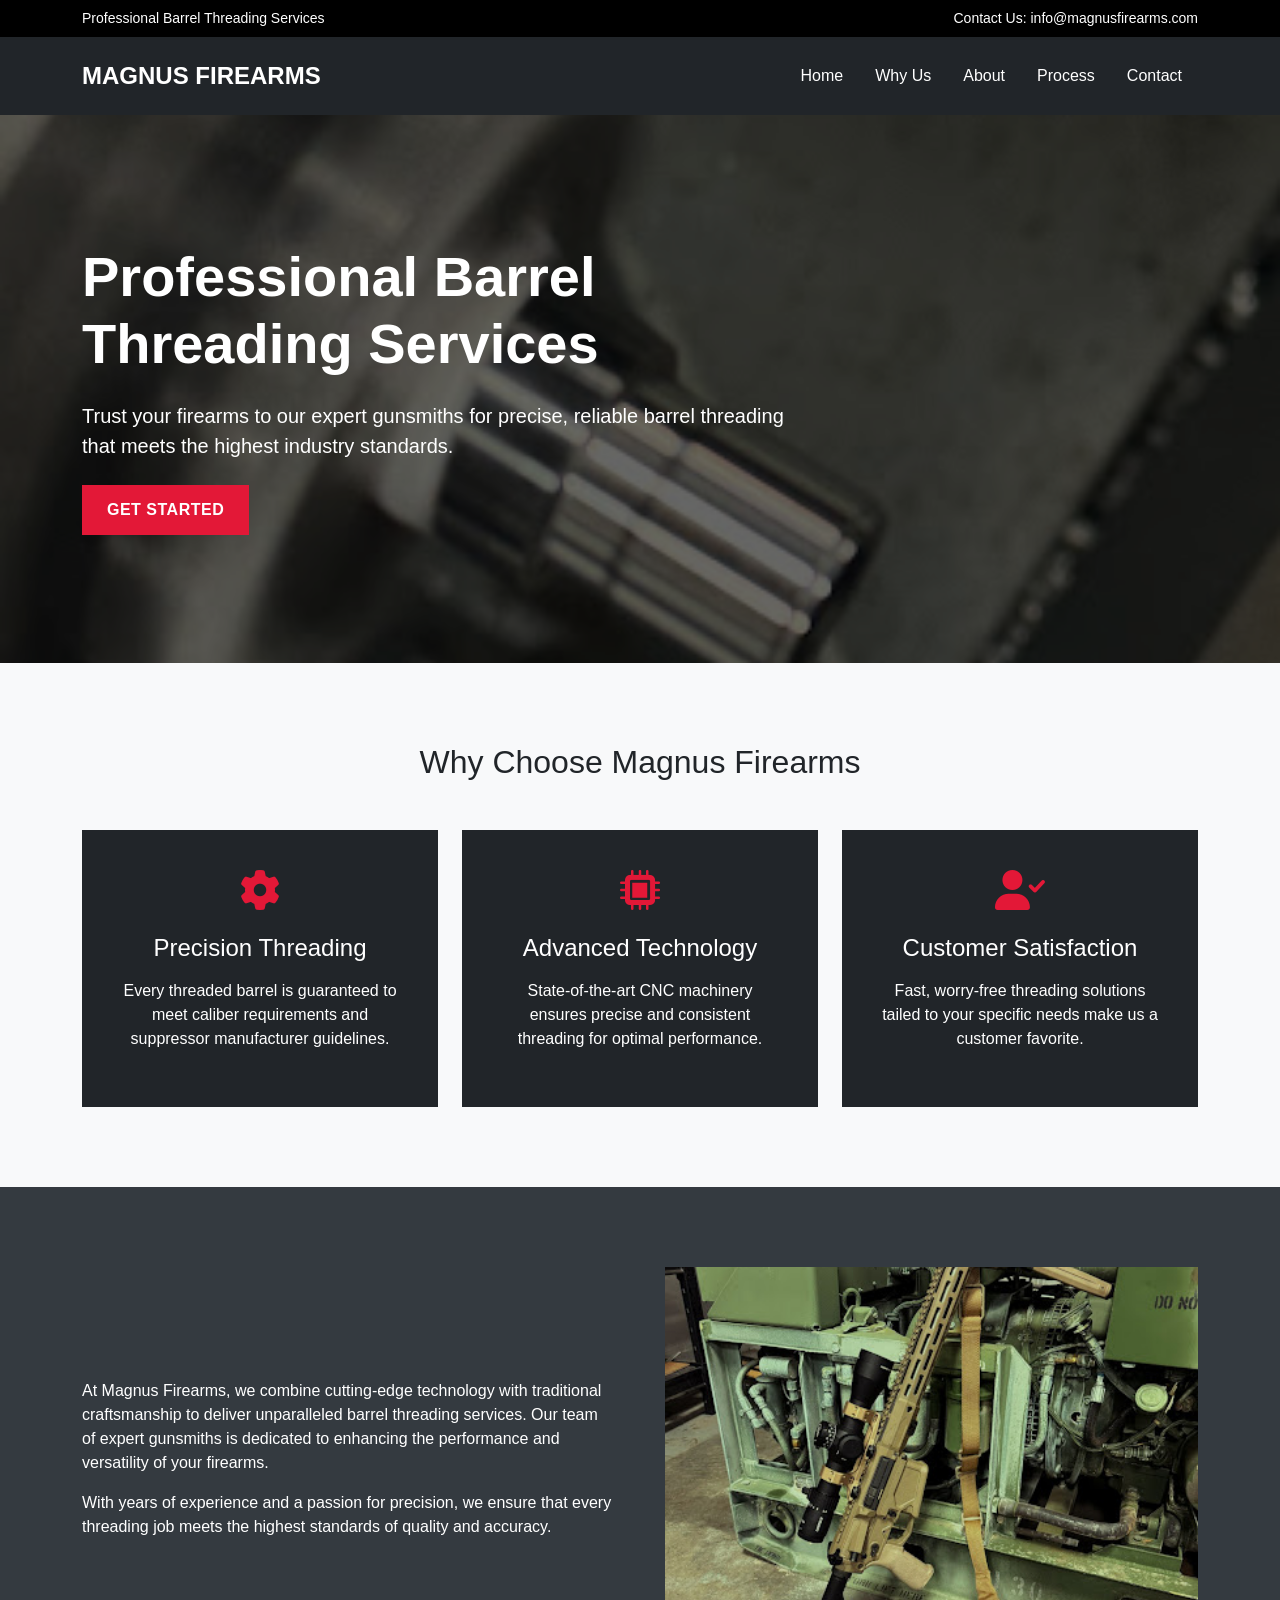
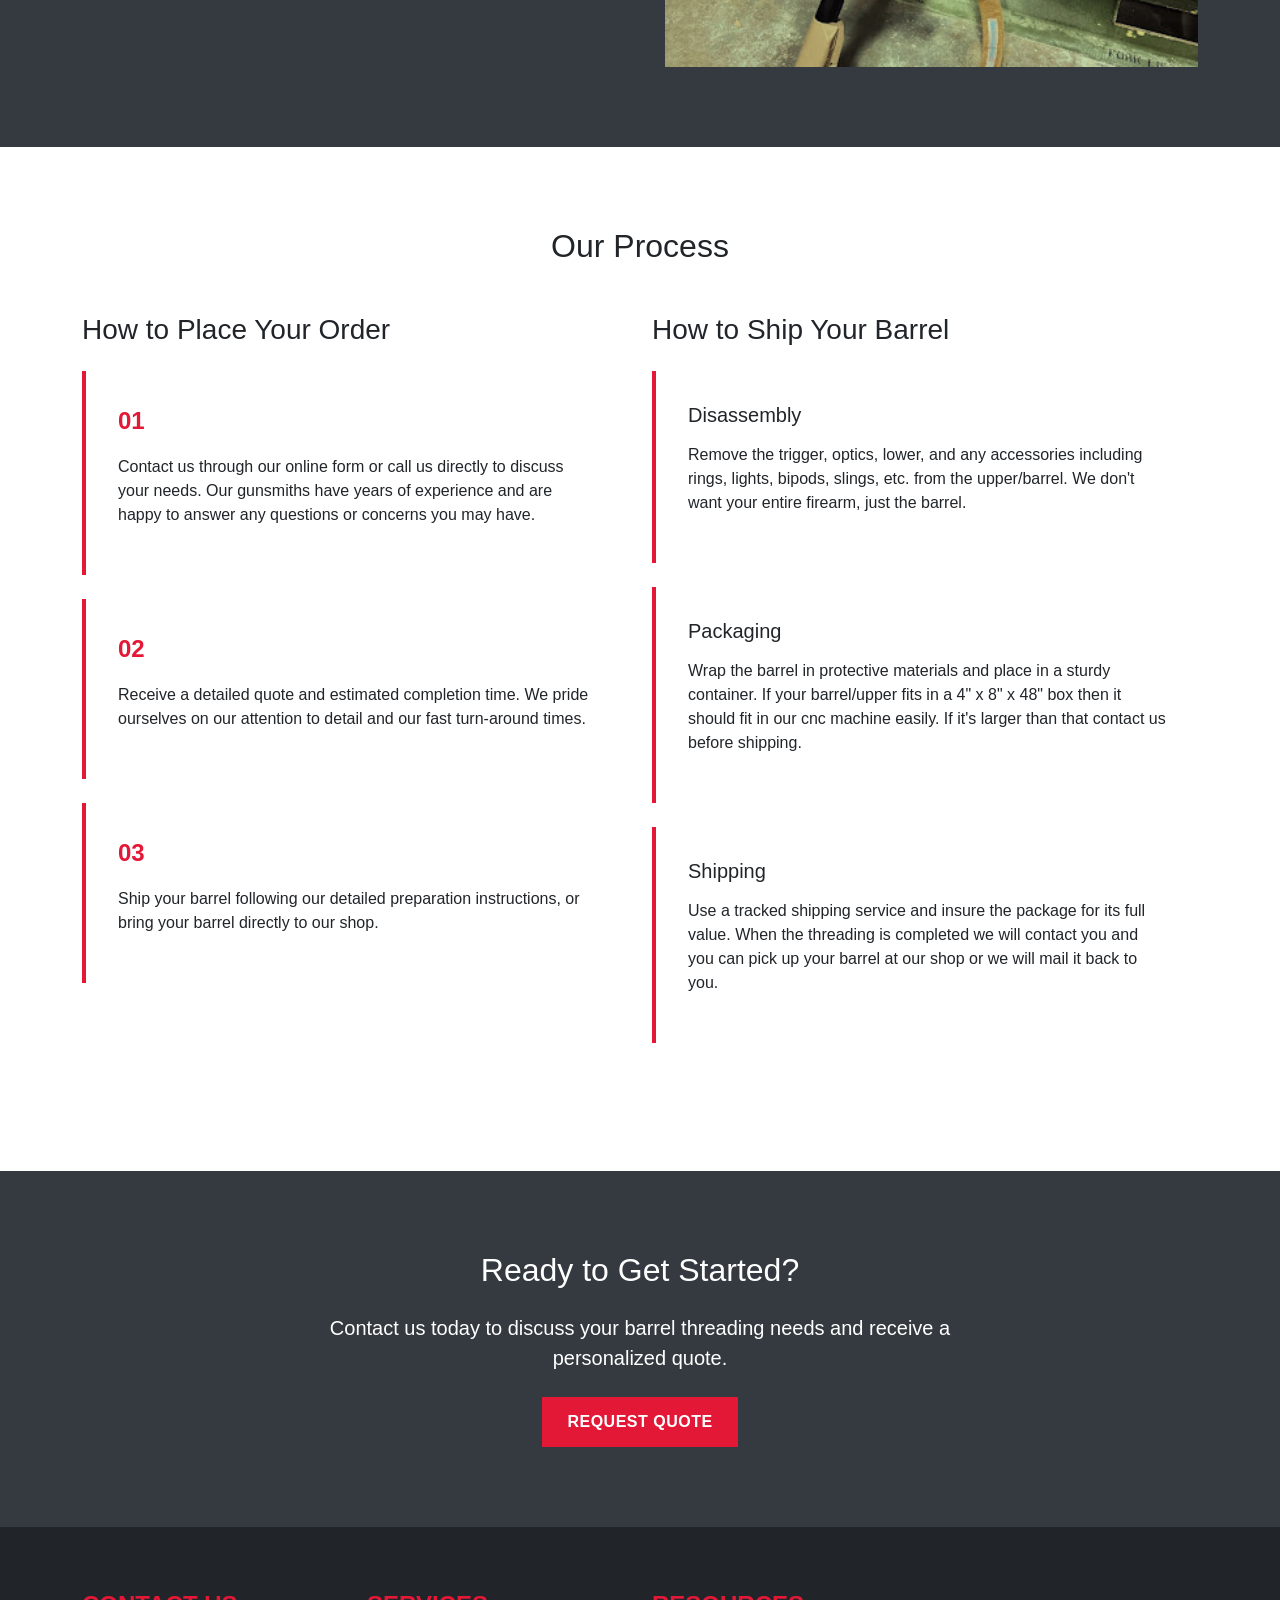
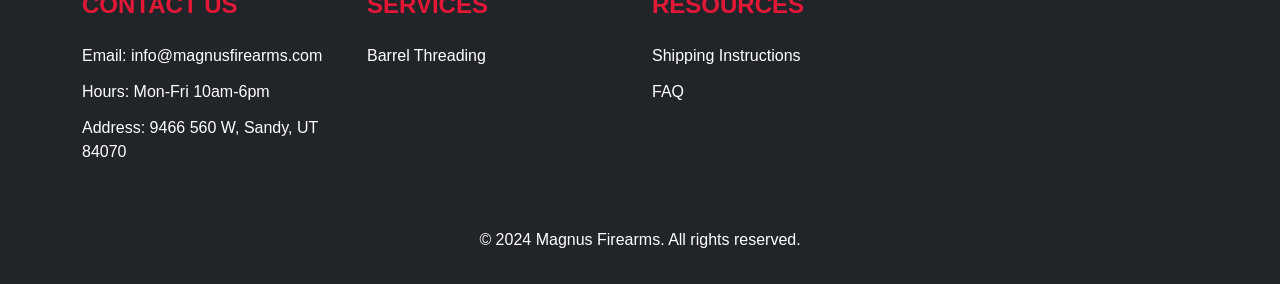
==== index.html @ 0c6e85eb "send emails" ====
<!DOCTYPE html>
<html lang="en">
<head>
    <!-- Google tag (gtag.js) -->
    <script async src="https://www.googletagmanager.com/gtag/js?id=G-WM3WZN526B"></script>
    <script>
    window.dataLayer = window.dataLayer || [];
    function gtag(){dataLayer.push(arguments);}
    gtag('js', new Date());

    gtag('config', 'G-WM3WZN526B');
    </script>
    <meta charset="UTF-8">
    <meta name="viewport" content="width=device-width, initial-scale=1.0">
    <title>Magnus Firearms | Premium Barrel Threading Services</title>
    <script type="application/ld+json">
        {
          "@context": "https://schema.org",
          "@type": "Gunsmith Barrel Threading",
          "image": [
            "https://magnusfirearms.com/images/magnusFirearms1.jpg",
            "https://magnusfirearms.com/images/magnusFirearms2.jpg",
            "https://magnusfirearms.com/images/magnusFirearms3.jpg",
            "https://magnusfirearms.com/images/magnusFirearms4.jpg"
           ],
          "name": "Magnus Firearms",
          "address": {
            "@type": "PostalAddress",
            "streetAddress": "9466 560 W",
            "addressLocality": "Sandy, Utah",
            "addressRegion": "UT",
            "postalCode": "84070",
            "addressCountry": "US"
          },
          "url": "https://www.magnusfirearms.com",
          "openingHoursSpecification": [
            {
              "@type": "OpeningHoursSpecification",
              "dayOfWeek": [
                "Monday",
                "Tuesday",
                "Wednesday",
                "Thursday",
                "Friday"
              ],
              "opens": "10:00",
              "closes": "18:00"
            }
          ]
        }
        </script>
    <meta name="description" content="Magnus Firearms offers expert barrel threading services for precision firearms. Our state-of-the-art CNC machine ensures unparalleled accuracy making your threads concentric to the bore every time.">
    <meta name="keywords" content="barrel threading, barrel threading service, suppressor barrel threading, gunsmith, 1 2 28 barrel threading, barrel threading utah">
    <link href="https://cdn.jsdelivr.net/npm/bootstrap@5.3.2/dist/css/bootstrap.min.css" rel="stylesheet">
    <link rel="stylesheet" href="https://cdnjs.cloudflare.com/ajax/libs/font-awesome/6.0.0-beta3/css/all.min.css">
    <link rel="stylesheet" href="/index.css">
    <script src="https://ajax.googleapis.com/ajax/libs/jquery/3.7.1/jquery.min.js"></script>
    <script src="index.js"></script>
</head>
<body>
    <div class="top-banner">
        <div class="container">
            <div class="d-flex justify-content-between align-items-center">
                <span>Professional Barrel Threading Services</span>
                <span>Contact Us: info@magnusfirearms.com</span>
            </div>
        </div>
    </div>

    <nav class="navbar navbar-expand-lg navbar-dark sticky-top">
        <div class="container">
            <a class="navbar-brand" href="#">MAGNUS FIREARMS</a>
            <button class="navbar-toggler" type="button" data-bs-toggle="collapse" data-bs-target="#navbarNav">
                <span class="navbar-toggler-icon"></span>
            </button>
            <div class="collapse navbar-collapse" id="navbarNav">
                <ul class="navbar-nav ms-auto">
                    <li class="nav-item">
                        <a class="nav-link" href="#home">Home</a>
                    </li>
                    <li class="nav-item">
                        <a class="nav-link" href="#services">Why Us</a>
                    </li>
                    <li class="nav-item">
                        <a class="nav-link" href="#why-us">About</a>
                    </li>
                    <li class="nav-item">
                        <a class="nav-link" href="#process">Process</a>
                    </li>
                    <li class="nav-item">
                        <a class="nav-link" href="#contact">Contact</a>
                    </li>
                </ul>
            </div>
        </div>
    </nav>

    <section id="home" class="hero">
        <div class="container">
            <div class="row">
                <div class="col-lg-8 col-md-10">
                    <h1 class="display-4 fw-bold mb-4">Professional Barrel Threading Services</h1>
                    <p class="lead mb-4">Trust your firearms to our expert gunsmiths for precise, reliable barrel threading that meets the highest industry standards.</p>
                    <a href="#" class="btn btn-primary" data-bs-toggle="modal" data-bs-target="#contactModal">Get Started</a>
                </div>
            </div>
        </div>
    </section>

    <section id="services" class="section section-light">
        <div class="container">
            <h2 class="text-center mb-5">Why Choose Magnus Firearms</h2>
            <div class="row g-4">
                <div class="col-lg-4">
                    <div class="card h-100 p-4">
                        <div class="card-body text-center">
                            <i class="fas fa-cog card-icon"></i>
                            <h3 class="h4 mb-3">Precision Threading</h3>
                            <p>Every threaded barrel is guaranteed to meet caliber requirements and suppressor manufacturer guidelines.</p>
                        </div>
                    </div>
                </div>
                <div class="col-lg-4">
                    <div class="card h-100 p-4">
                        <div class="card-body text-center">
                            <i class="fas fa-microchip card-icon"></i>
                            <h3 class="h4 mb-3">Advanced Technology</h3>
                            <p>State-of-the-art CNC machinery ensures precise and consistent threading for optimal performance.</p>
                        </div>
                    </div>
                </div>
                <div class="col-lg-4">
                    <div class="card h-100 p-4">
                        <div class="card-body text-center">
                            <i class="fas fa-user-check card-icon"></i>
                            <h3 class="h4 mb-3">Customer Satisfaction</h3>
                            <p>Fast, worry-free threading solutions tailed to your specific needs make us a customer favorite.</p>
                        </div>
                    </div>
                </div>
            </div>
        </div>
    </section>

    <section id="why-us" class="section section-dark">
        <div class="container">
            <div class="about-content">
                <div class="about-text">
                    <p>At Magnus Firearms, we combine cutting-edge technology with traditional craftsmanship to deliver unparalleled barrel threading services. Our team of expert gunsmiths is dedicated to enhancing the performance and versatility of your firearms.</p>
                    <p>With years of experience and a passion for precision, we ensure that every threading job meets the highest standards of quality and accuracy.</p>
                </div>
                <div class="about-image"></div>
            </div>
        </div>
    </section>

    <section id="process" class="section">
        <div class="container">
            <h2 class="text-center mb-5">Our Process</h2>
            <div class="row">
                <div class="col-lg-6 mb-4">
                    <h3 class="mb-4">How to Place Your Order</h3>
                    <div class="step-card">
                        <div class="step-number">01</div>
                        <p>Contact us through our online form or call us directly to discuss your needs. Our gunsmiths have years of experience and are happy to answer any questions or concerns you may have.</p>
                    </div>
                    <div class="step-card">
                        <div class="step-number">02</div>
                        <p>Receive a detailed quote and estimated completion time. We pride ourselves on our attention to detail and our fast turn-around times.</p>
                    </div>
                    <div class="step-card">
                        <div class="step-number">03</div>
                        <p>Ship your barrel following our detailed preparation instructions, or bring your barrel directly to our shop.</p>
                    </div>
                </div>
                <div class="col-lg-6 mb-4">
                    <h3 class="mb-4">How to Ship Your Barrel</h3>
                    <div class="step-card">
                        <h4 class="h5 mb-3">Disassembly</h4>
                        <p>Remove the trigger, optics, lower, and any accessories including rings, lights, bipods, slings, etc. from the upper/barrel. We don't want your entire firearm, just the barrel.</p>
                    </div>
                    <div class="step-card">
                        <h4 class="h5 mb-3">Packaging</h4>
                        <p>Wrap the barrel in protective materials and place in a sturdy container. If your barrel/upper fits in a 4" x 8" x 48" box then it should fit in our cnc machine easily. If it's larger than that contact us before shipping.</p>
                    </div>
                    <div class="step-card">
                        <h4 class="h5 mb-3">Shipping</h4>
                        <p>Use a tracked shipping service and insure the package for its full value. When the threading is completed we will contact you and you can pick up your barrel at our shop or we will mail it back to you.</p>
                    </div>
                </div>
            </div>
        </div>
    </section>

    <section id="contact" class="section section-dark">
        <div class="container">
            <div class="row justify-content-center">
                <div class="col-lg-8 text-center">
                    <h2 class="mb-4">Ready to Get Started?</h2>
                    <p class="lead mb-4">Contact us today to discuss your barrel threading needs and receive a personalized quote.</p>
                    <a href="#" class="btn btn-primary" data-bs-toggle="modal" data-bs-target="#contactModal">Request Quote</a>
                </div>
            </div>
        </div>
    </section>

    <footer>
        <div class="container">
            <div class="row">
                <div class="col-lg-3 col-md-6 mb-4">
                    <h4 class="footer-title">CONTACT US</h4>
                    <ul class="footer-links">
                        <li>Email: info@magnusfirearms.com</li>
                        <li>Hours: Mon-Fri 10am-6pm</li>
                        <li>Address: 9466 560 W, Sandy, UT 84070</li>
                    </ul>
                </div>
                <div class="col-lg-3 col-md-6 mb-4">
                    <h4 class="footer-title">SERVICES</h4>
                    <ul class="footer-links">
                        <li><a href="#">Barrel Threading</a></li>
                    </ul>
                </div>
                <div class="col-lg-3 col-md-6 mb-4">
                    <h4 class="footer-title">RESOURCES</h4>
                    <ul class="footer-links">
                        <li><a href="#process">Shipping Instructions</a></li>
                        <li><a href="#">FAQ</a></li>
                    </ul>
                </div>
            </div>
            <div class="row mt-4">
                <div class="col-12 text-center">
                    <p class="mb-0">&copy; 2024 Magnus Firearms. All rights reserved.</p>
                </div>
            </div>
        </div>
    </footer>

    <script src="https://cdn.jsdelivr.net/npm/bootstrap@5.3.2/dist/js/bootstrap.bundle.min.js"></script>
    <script>
        // Navbar background change on scroll
        window.addEventListener('scroll', () => {
            const navbar = document.querySelector('.navbar');
            if (window.scrollY > 100) {
                navbar.style.backgroundColor = 'rgba(33, 37, 41, 0.95)';
            } else {
                navbar.style.backgroundColor = 'var(--dark-gray)';
            }
        });
    </script>

        <!-- Contact Modal -->
        <div class="modal fade" id="contactModal" tabindex="-1" aria-labelledby="contactModalLabel" aria-hidden="true">
            <div class="modal-dialog modal-dialog-centered">
                <div class="modal-content bg-dark text-white">
                    <div class="modal-header border-secondary">
                        <h5 class="modal-title" id="contactModalLabel">Contact Us</h5>
                        <button type="button" class="btn-close btn-close-white" data-bs-dismiss="modal" aria-label="Close"></button>
                    </div>
                    <div class="modal-body">
                        <form id="contactForm" class="needs-validation" novalidate>
                            <div class="mb-3">
                                <label for="name" class="form-label">Full Name</label>
                                <input type="text" class="form-control bg-secondary text-white border-0" id="name" required>
                                <div class="invalid-feedback">
                                    Please enter your name
                                </div>
                            </div>
                            <div class="mb-3">
                                <label for="email" class="form-label">Email Address</label>
                                <input type="email" class="form-control bg-secondary text-white border-0" id="email" required>
                                <div class="invalid-feedback">
                                    Please enter a valid email address
                                </div>
                            </div>
                            <div class="mb-3">
                                <label for="phone" class="form-label">Phone Number</label>
                                <input type="tel" class="form-control bg-secondary text-white border-0" id="phone">
                                <div class="invalid-feedback">
                                    Please enter your phone number
                                </div>
                            </div>
                            <div class="mb-3">
                                <label for="caliber" class="form-label">Caliber</label>
                                <select onchange="onCaliberChange();" class="form-select bg-secondary text-white border-0" id="caliber" required>
                                    <option value="">Select a caliber</option>
                                    <option value="rimfire">Rimfire</option>
                                    <option value=".20to.24">.20 to .24</option>
                                    <option value=".243to.358">.243 to .358</option>
                                    <option value=".375to.458">.375 to .458</option>
                                </select>
                                <div class="invalid-feedback">
                                    Please select a caliber
                                </div>
                            </div>
                            <div class="mb-3">
                                <label for="thread pitch" class="form-label">Thread Pitch</label>
                                <select class="form-select bg-secondary text-white border-0" id="thread pitch" required>
                                    <option value="">Select a thread pitch</option>
                                    <option value="1/2x28">1/2x28</option>
                                    <option value="5/8x24">5/8x24</option>
                                    <option value="3/4x24">3/4x24</option>
                                    <option value="7/16x28">7/16x28</option>
                                </select>
                                <div class="invalid-feedback">
                                    Please select a thread pitch
                                </div>
                            </div>
                            <div class="mb-3">
                                <label id="thread_pitch_msg" for="message" class="form-label"></label>
                            </div>
                            <div class="mb-3">
                                <label for="message" class="form-label">Message</label>
                                <textarea class="form-control bg-secondary text-white border-0" id="message" rows="4"></textarea>
                                <div class="invalid-feedback">
                                    Please enter any additional notes
                                </div>
                            </div>
                        </form>
                    </div>
                    <div class="modal-footer border-secondary">
                        <button type="button" class="btn btn-secondary" data-bs-dismiss="modal">Close</button>
                        <button class="btn btn-primary" onclick="sendEmail();">Send Message</button>
                    </div>
                </div>
            </div>
        </div>

</body>
</html>
---- index.css ----
:root {
    --primary-red: #E31837;
    --dark-gray: #212529;
    --medium-gray: #343a40;
    --light-gray: #6c757d;
}

body {
    font-family: -apple-system, BlinkMacSystemFont, "Segoe UI", Roboto, "Helvetica Neue", Arial, sans-serif;
}

.top-banner {
    background-color: #000;
    color: #fff;
    font-size: 0.875rem;
    padding: 0.5rem 0;
}

.navbar {
    background-color: var(--dark-gray);
    padding: 1rem 0;
}

.navbar-brand {
    font-size: 1.5rem;
    font-weight: bold;
    color: #fff !important;
}

.nav-link {
    color: #fff !important;
    font-weight: 500;
    padding: 0.5rem 1rem !important;
}

.nav-link:hover {
    color: var(--primary-red) !important;
}

.hero {
    background-color: var(--medium-gray);
    color: #fff;
    padding: 8rem 0;
    position: relative;
    background-image: linear-gradient(rgba(0, 0, 0, 0.6), rgba(0, 0, 0, 0.6)), url('/images/magnusFirearms4.jpg?height=1080&width=1920&text=Precision Barrel Threading');
    background-size: cover;
    background-position: center;
}

.btn-primary {
    background-color: var(--primary-red);
    border-color: var(--primary-red);
    border-radius: 0;
    padding: 0.75rem 1.5rem;
    text-transform: uppercase;
    font-weight: 600;
    letter-spacing: 0.5px;
}

.btn-primary:hover {
    background-color: #c41230;
    border-color: #c41230;
}

.section {
    padding: 5rem 0;
}

.section-dark {
    background-color: var(--medium-gray);
    color: #fff;
}

.section-light {
    background-color: #f8f9fa;
}

.card {
    border: none;
    border-radius: 0;
    background-color: var(--dark-gray);
    color: #fff;
    transition: transform 0.3s ease;
}

.card:hover {
    transform: translateY(-5px);
}

.card-icon {
    font-size: 2.5rem;
    color: var(--primary-red);
    margin-bottom: 1.5rem;
}

.step-card {
    background-color: #fff;
    padding: 2rem;
    margin-bottom: 1.5rem;
    border-left: 4px solid var(--primary-red);
}

.step-number {
    color: var(--primary-red);
    font-size: 1.5rem;
    font-weight: bold;
    margin-bottom: 1rem;
}

footer {
    background-color: var(--dark-gray);
    color: #fff;
    padding: 4rem 0 2rem;
}

.footer-title {
    color: var(--primary-red);
    font-weight: bold;
    margin-bottom: 1.5rem;
}

.footer-links {
    list-style: none;
    padding: 0;
}

.footer-links li {
    margin-bottom: 0.75rem;
}

.footer-links a {
    color: #fff;
    text-decoration: none;
}

.footer-links a:hover {
    color: var(--primary-red);
}

.about-content {
    display: flex;
    align-items: center;
    gap: 50px;
}
.about-text {
    flex: 1;
}
.about-image {
    flex: 1;
    height: 400px;
    background-image: url('/images/magnusFirearms3.jpg?height=400&width=600&text=Our Workshop');
    background-size: cover;
    background-position: center;
}

@media (max-width: 768px) {
    .navbar-collapse {
        background-color: var(--dark-gray);
        padding: 1rem;
        margin-top: 1rem;
    }
    .about-content, .why-us-content {
        flex-direction: column;
    }
    .about-image {
        width: 100%;
    }
}
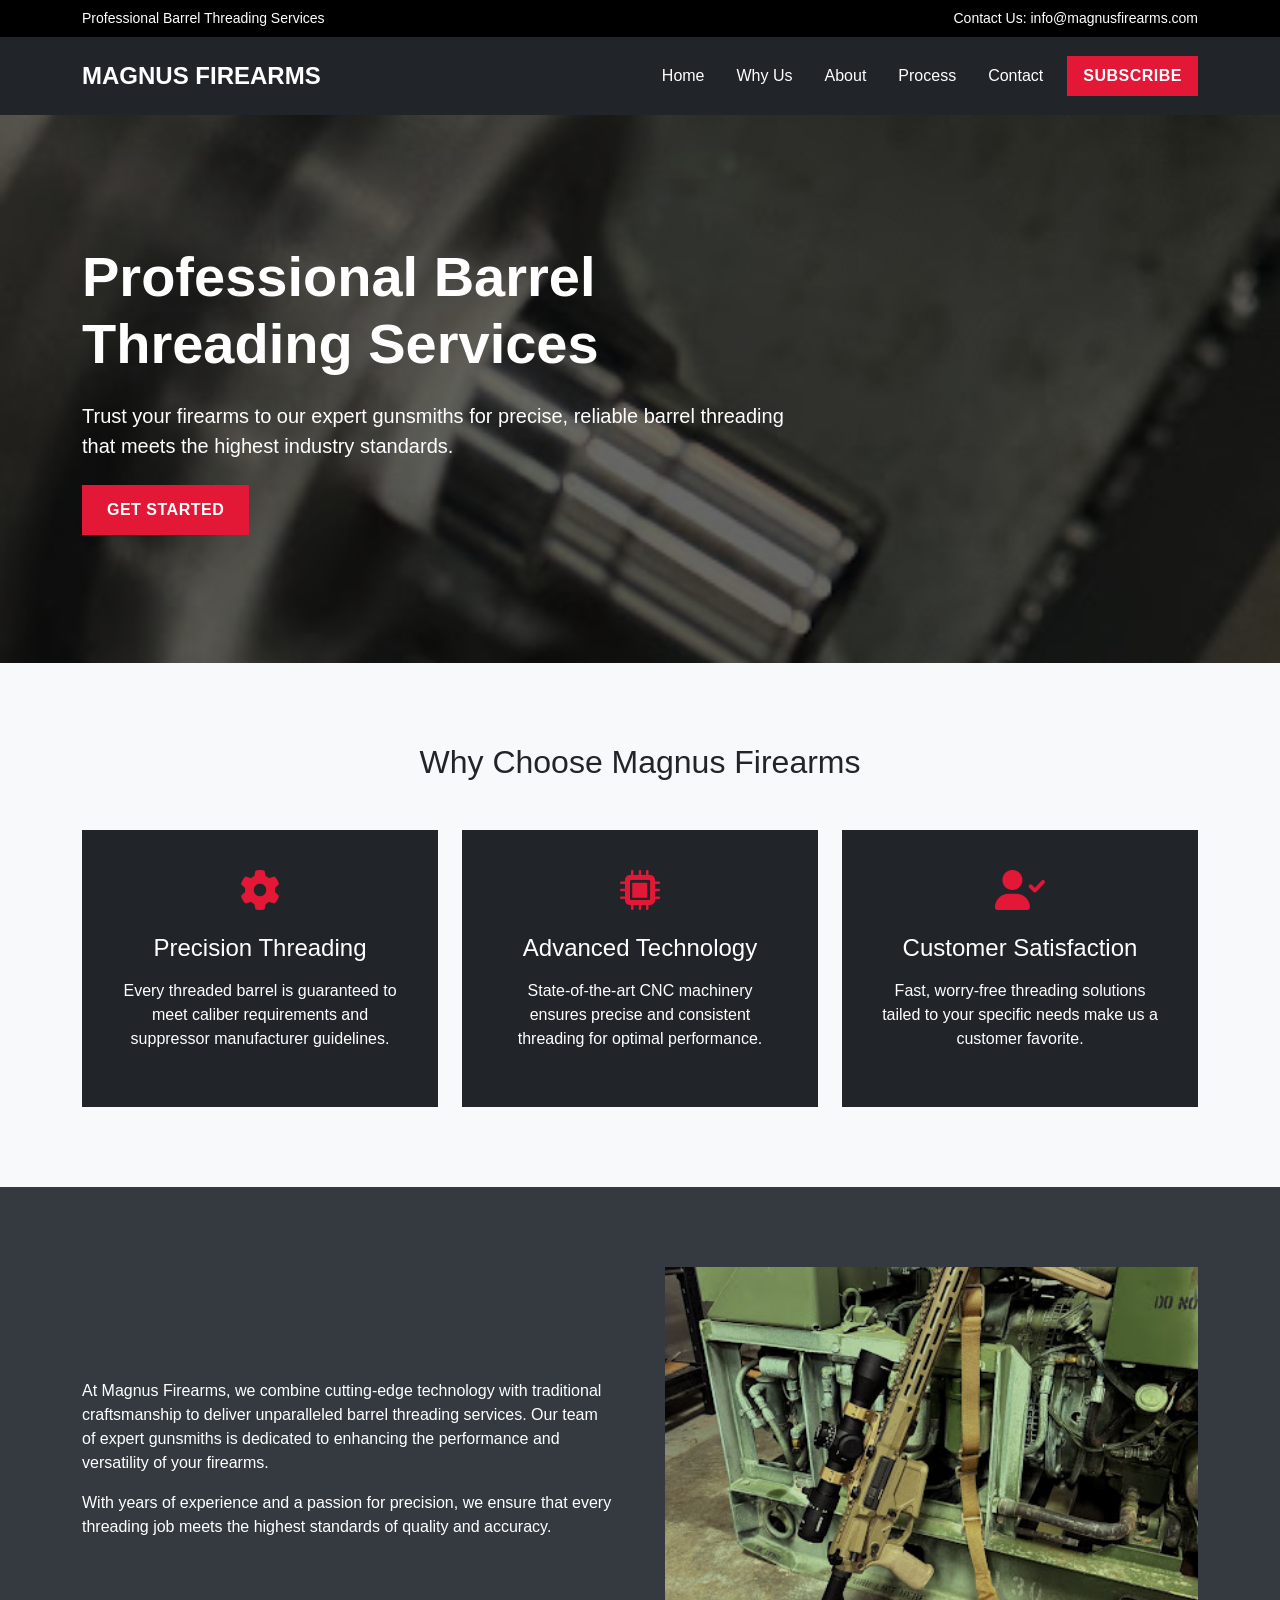
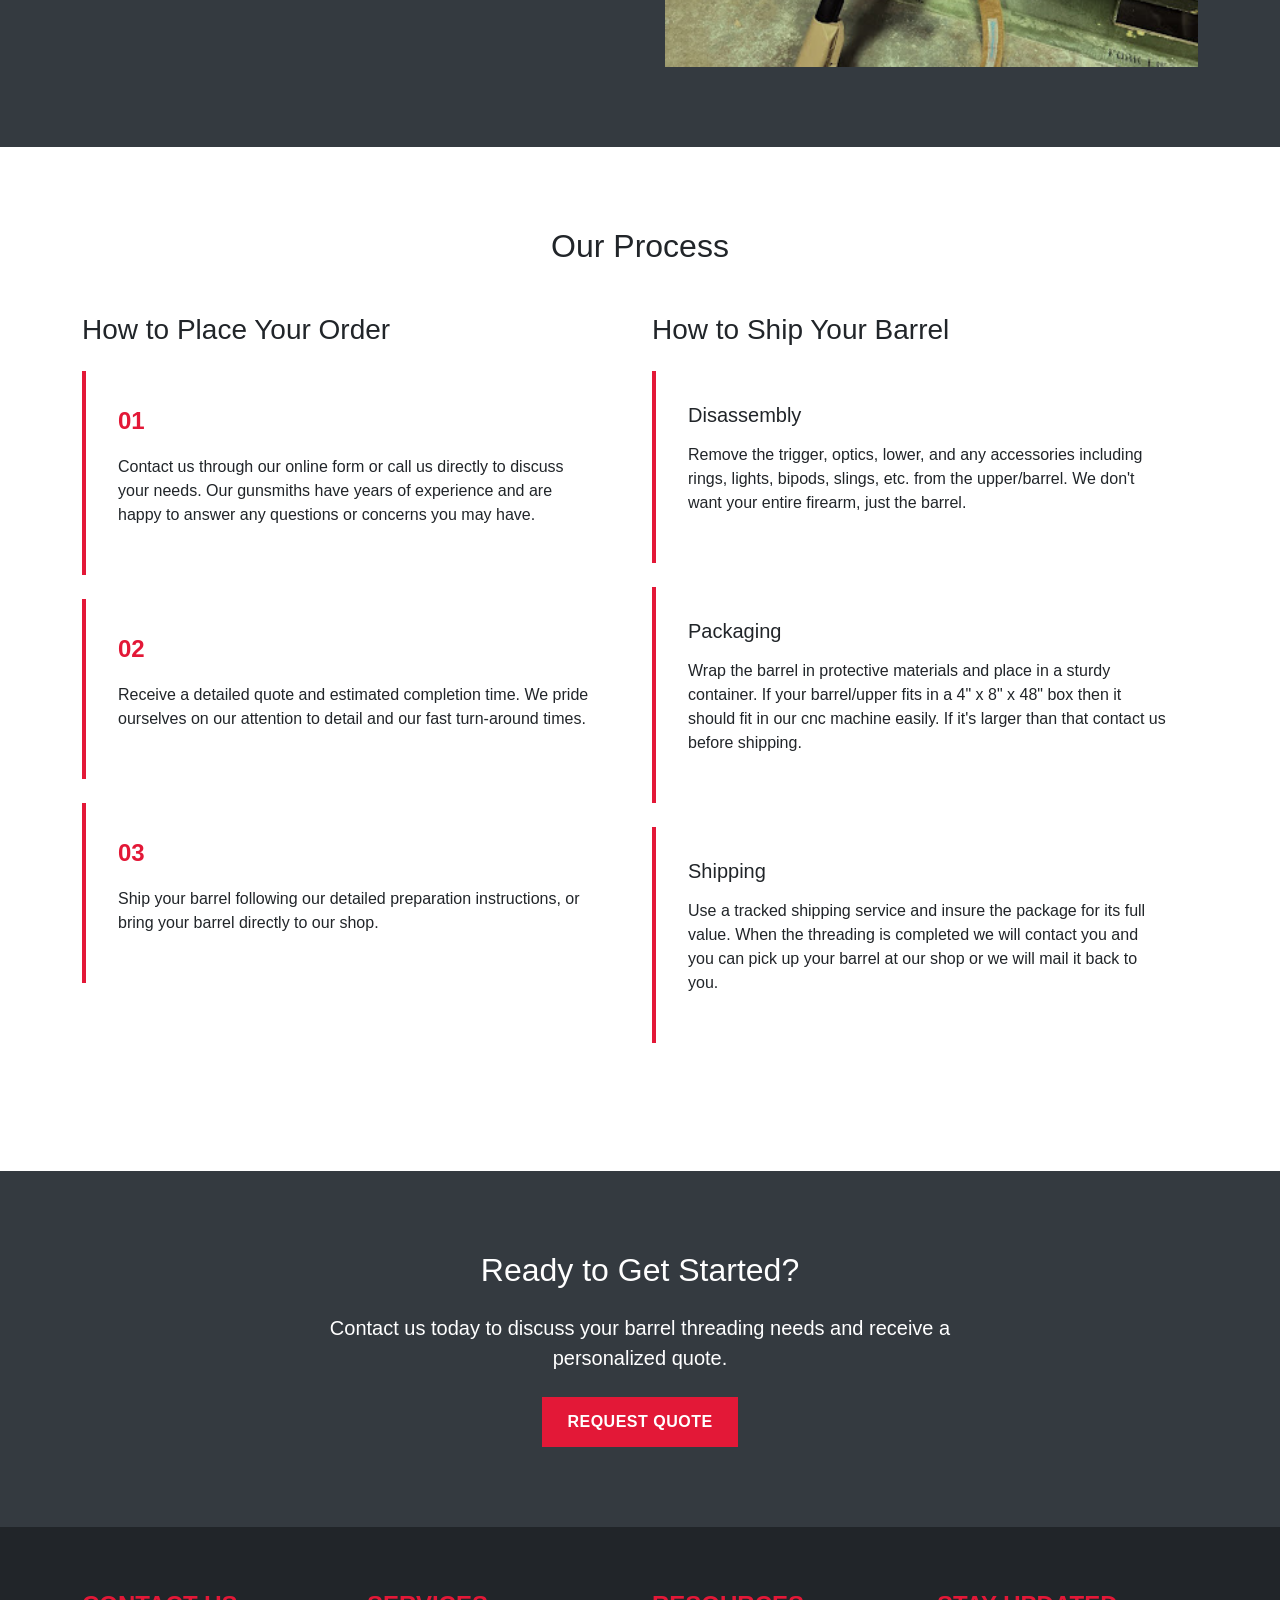
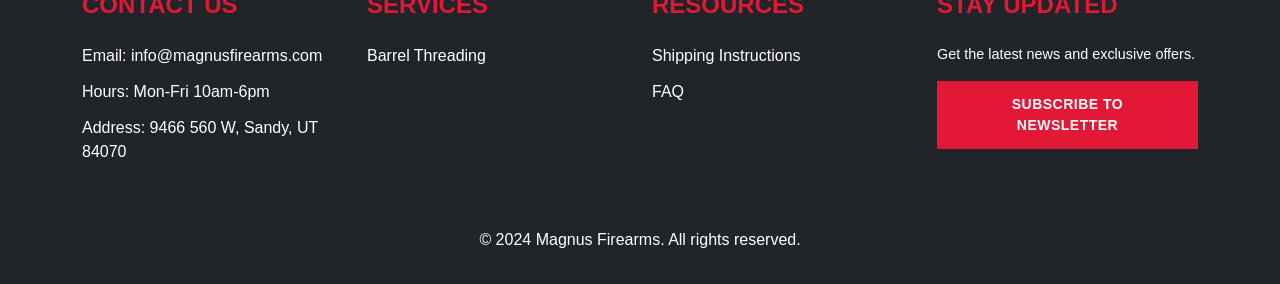
==== commit 056a6f65: "subscribe" ====
--- a/index.html
+++ b/index.html
@@ -90,10 +90,29 @@
                     <li class="nav-item">
                         <a class="nav-link" href="#contact">Contact</a>
                     </li>
+                    <li class="nav-item ms-lg-2">
+                        <a class="nav-link btn btn-primary px-3" href="#" data-bs-toggle="modal" data-bs-target="#newsletterModal">Subscribe</a>
+                    </li>
                 </ul>
             </div>
         </div>
     </nav>
+
+    <div id="thanksBanner" class="top-banner" style="display: none; background-color: #198754;">
+        <div class="container">
+            <div class="d-flex justify-content-between align-items-center">
+                <span>Thanks for subscribing!</span>
+            </div>
+        </div>
+    </div>
+
+    <div id="submitBanner" class="top-banner" style="display: none; background-color: #198754;">
+        <div class="container">
+            <div class="d-flex justify-content-between align-items-center">
+                <span>Thanks for reaching out! You can expect to hear back from us soon.</span>
+            </div>
+        </div>
+    </div>
 
     <section id="home" class="hero">
         <div class="container">
@@ -228,6 +247,11 @@
                         <li><a href="#">FAQ</a></li>
                     </ul>
                 </div>
+                <div class="col-lg-3 col-md-6 mb-4">
+                    <h4 class="footer-title">STAY UPDATED</h4>
+                    <p style="font-size: 0.9rem;">Get the latest news and exclusive offers.</p>
+                    <a href="#" class="btn btn-primary btn-sm" data-bs-toggle="modal" data-bs-target="#newsletterModal">Subscribe to Newsletter</a>
+                </div>
             </div>
             <div class="row mt-4">
                 <div class="col-12 text-center">
@@ -236,6 +260,38 @@
             </div>
         </div>
     </footer>
+
+    <!-- Newsletter Modal -->
+    <div class="modal fade newsletter-modal" id="newsletterModal" tabindex="-1" aria-labelledby="newsletterModalLabel" aria-hidden="true">
+        <div class="modal-dialog modal-dialog-centered">
+            <div class="modal-content">
+                <div class="modal-header">
+                    <h5 class="modal-title" id="newsletterModalLabel">JOIN OUR NEWSLETTER</h5>
+                    <button type="button" class="btn-close" data-bs-dismiss="modal" aria-label="Close"></button>
+                </div>
+                <div class="modal-body">
+                    <p>Stay updated with our latest products and exclusive offers!</p>
+                    <form id="newsletterForm">
+                        <div class="mb-3">
+                            <input type="email" class="form-control" id="newsletterEmail" placeholder="Enter your email" required>                            
+                            <div class="invalid-feedback">
+                                Please enter a valid email address
+                            </div>
+                        </div>
+                        <div class="mb-3">
+                            <input type="tel" class="form-control" placeholder="Enter your phone number" id="newsletterPhone">
+                            <div class="invalid-feedback">
+                                Please enter your phone number
+                            </div>
+                        </div>
+
+                        
+                        <button type="submit" class="btn btn-primary">Subscribe</button>
+                    </form>
+                </div>
+            </div>
+        </div>
+    </div>
 
     <script src="https://cdn.jsdelivr.net/npm/bootstrap@5.3.2/dist/js/bootstrap.bundle.min.js"></script>
     <script>
@@ -248,6 +304,52 @@
                 navbar.style.backgroundColor = 'var(--dark-gray)';
             }
         });
+
+        // Newsletter Modal
+        let hasShownModal = false;
+        const newsletterModal = new bootstrap.Modal(document.getElementById('newsletterModal'));
+
+        document.addEventListener('mouseleave', (event) => {
+            if (event.clientY <= 0 && !hasShownModal) {
+                newsletterModal.show();
+                hasShownModal = true;
+            }
+        });
+
+        document.getElementById('newsletterForm').addEventListener('submit', function(e) {
+            e.preventDefault();
+            const form = document.getElementById('newsletterForm');
+            if (form.checkValidity()) {
+                var data = {
+                    service_id: 'service_dor6xx9',
+                    template_id: 'template_8gk2kci',
+                    user_id: '3R_XdgO-IPnpLws-T',
+                    template_params: {
+                        message: document.getElementById('newsletterEmail').value + " has subscribed to Magnus Firearms newsletter",
+                        phone: document.getElementById('newsletterPhone').value,
+                        from_name: document.getElementById('newsletterEmail').value,
+                        reply_to: document.getElementById('newsletterEmail').value
+                    }
+                };
+                    
+                $.ajax('https://api.emailjs.com/api/v1.0/email/send', {
+                    type: 'POST',
+                    data: JSON.stringify(data),
+                    contentType: 'application/json'
+                }).then(function(response) {
+                    clearNewsletterModal();
+                    $("#thanksBanner").show();
+                    setTimeout(function() {
+                        $("#thanksBanner").hide();
+                    }, 3000);
+
+                }, function(error) {
+                    clearNewsletterModal();
+                });
+            }
+            form.classList.add('was-validated');
+        });
+
     </script>
 
         <!-- Contact Modal -->
--- a/index.css
+++ b/index.css
@@ -60,6 +60,26 @@
 .btn-primary:hover {
     background-color: #c41230;
     border-color: #c41230;
+}
+
+button:active {
+    background-color: #c41230 !important;
+    border-color: #c41230 !important;
+}
+
+button:focus-visible {
+    background-color: #c41230 !important;
+    border-color: #c41230 !important;
+}
+
+.btn-primary:active {
+    background-color: #c41230 !important;
+    border-color: #c41230 !important;
+}
+
+.btn-primary:focus-visible {
+    background-color: #c41230 !important;
+    border-color: #c41230 !important;
 }
 
 .section {
@@ -165,4 +185,70 @@
     .about-image {
         width: 100%;
     }
-}+}
+
+
+/* Newsletter Modal Styles */
+.newsletter-modal .modal-content {
+    background-color: #1a1a1a;
+    color: #ffffff;
+    border: none;
+    border-radius: 0;
+}
+
+.newsletter-modal .modal-header {
+    border-bottom: 1px solid #333333;
+}
+
+.newsletter-modal .modal-title {
+    font-family: 'Oswald', sans-serif;
+    text-transform: uppercase;
+    font-weight: 700;
+    letter-spacing: 1px;
+}
+
+.newsletter-modal .modal-body {
+    padding: 2rem;
+}
+
+.newsletter-modal .form-control {
+    background-color: #333333;
+    border: none;
+    color: #ffffff;
+    border-radius: 0;
+}
+
+.newsletter-modal .form-control::placeholder {
+    color: #ffffff;
+}
+
+.newsletter-modal .form-control:focus {
+    box-shadow: none;
+    background-color: #444444;
+}
+
+.newsletter-modal .btn-custom {
+    background-color: #c69c6d;
+    color: #ffffff;
+    border: none;
+    border-radius: 0;
+    text-transform: uppercase;
+    font-weight: 600;
+    letter-spacing: 1px;
+    padding: 0.5rem 1.5rem;
+    transition: background-color 0.3s ease;
+}
+
+.newsletter-modal .btn-custom:hover {
+    background-color: #b38a5e;
+}
+
+.newsletter-modal .btn-close {
+    color: #ffffff;
+    opacity: 0.8;
+}
+
+.newsletter-modal .btn-close:hover {
+    opacity: 1;
+}
+
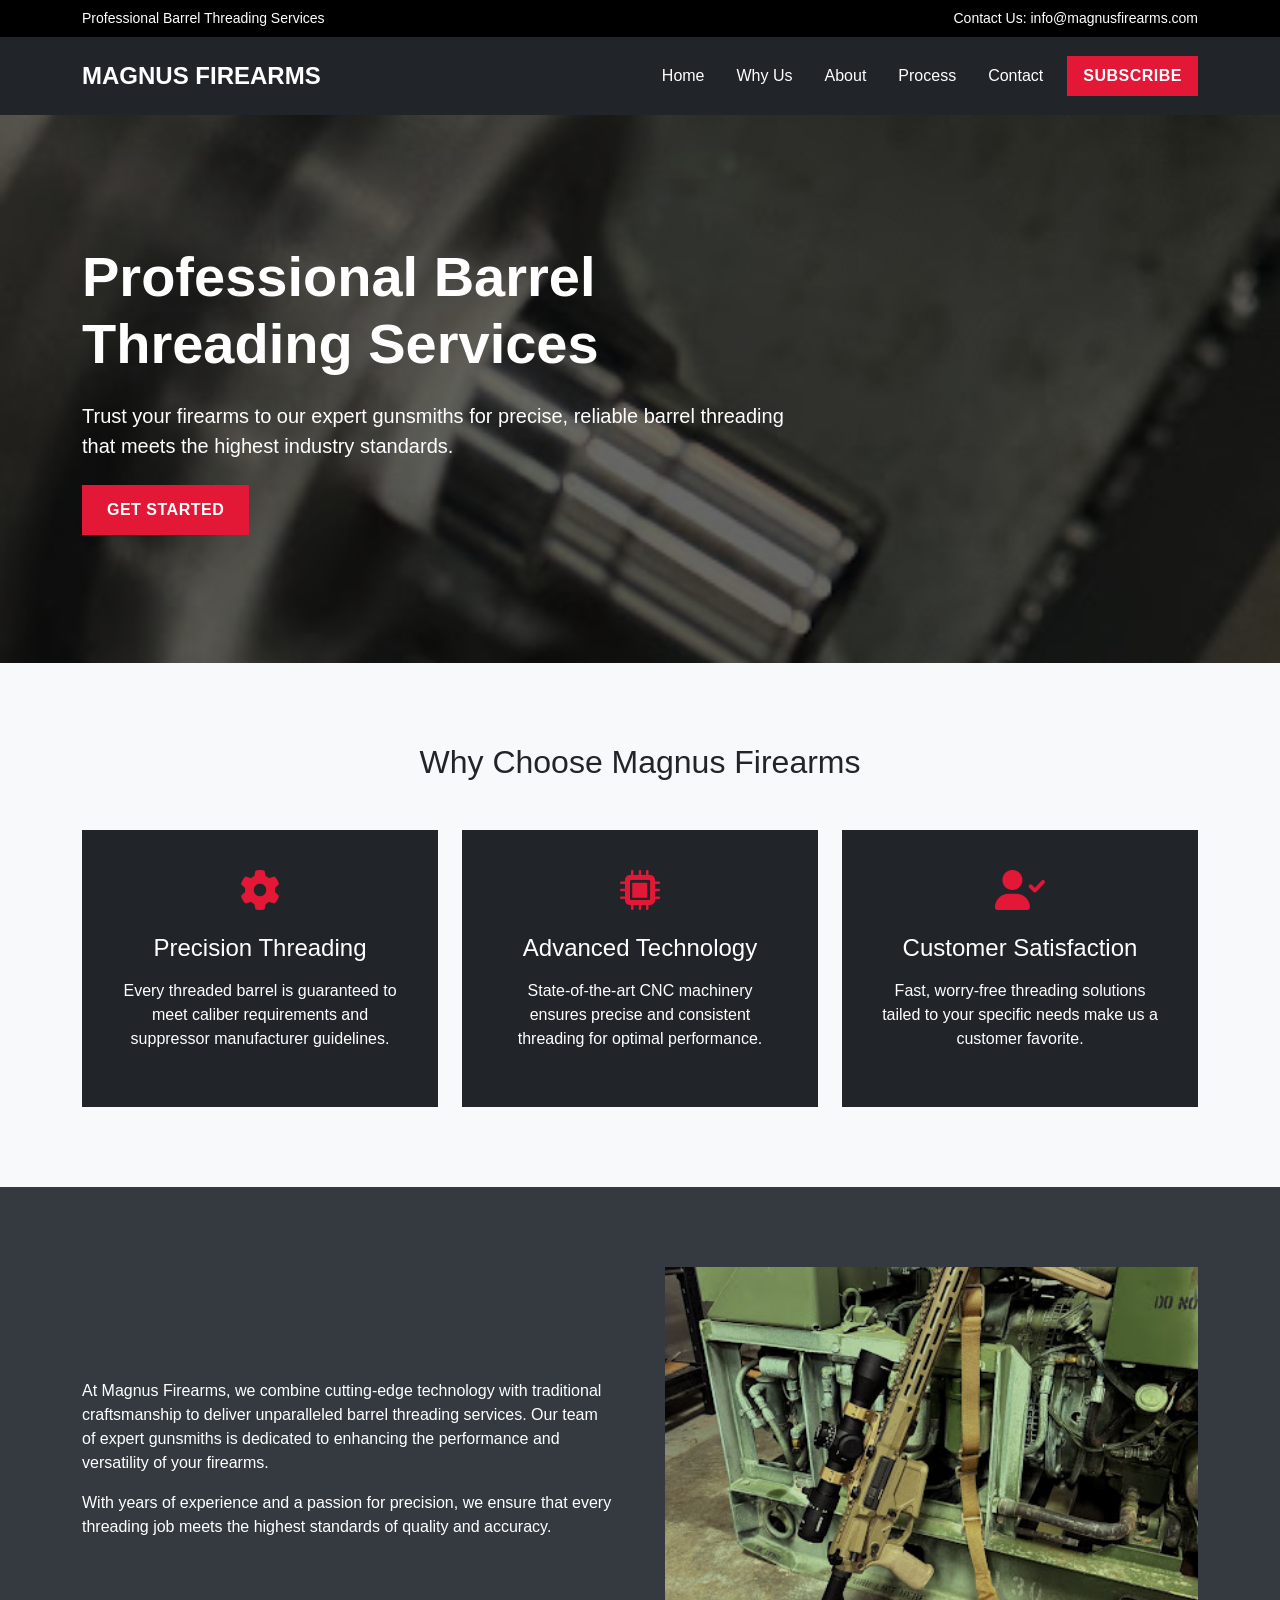
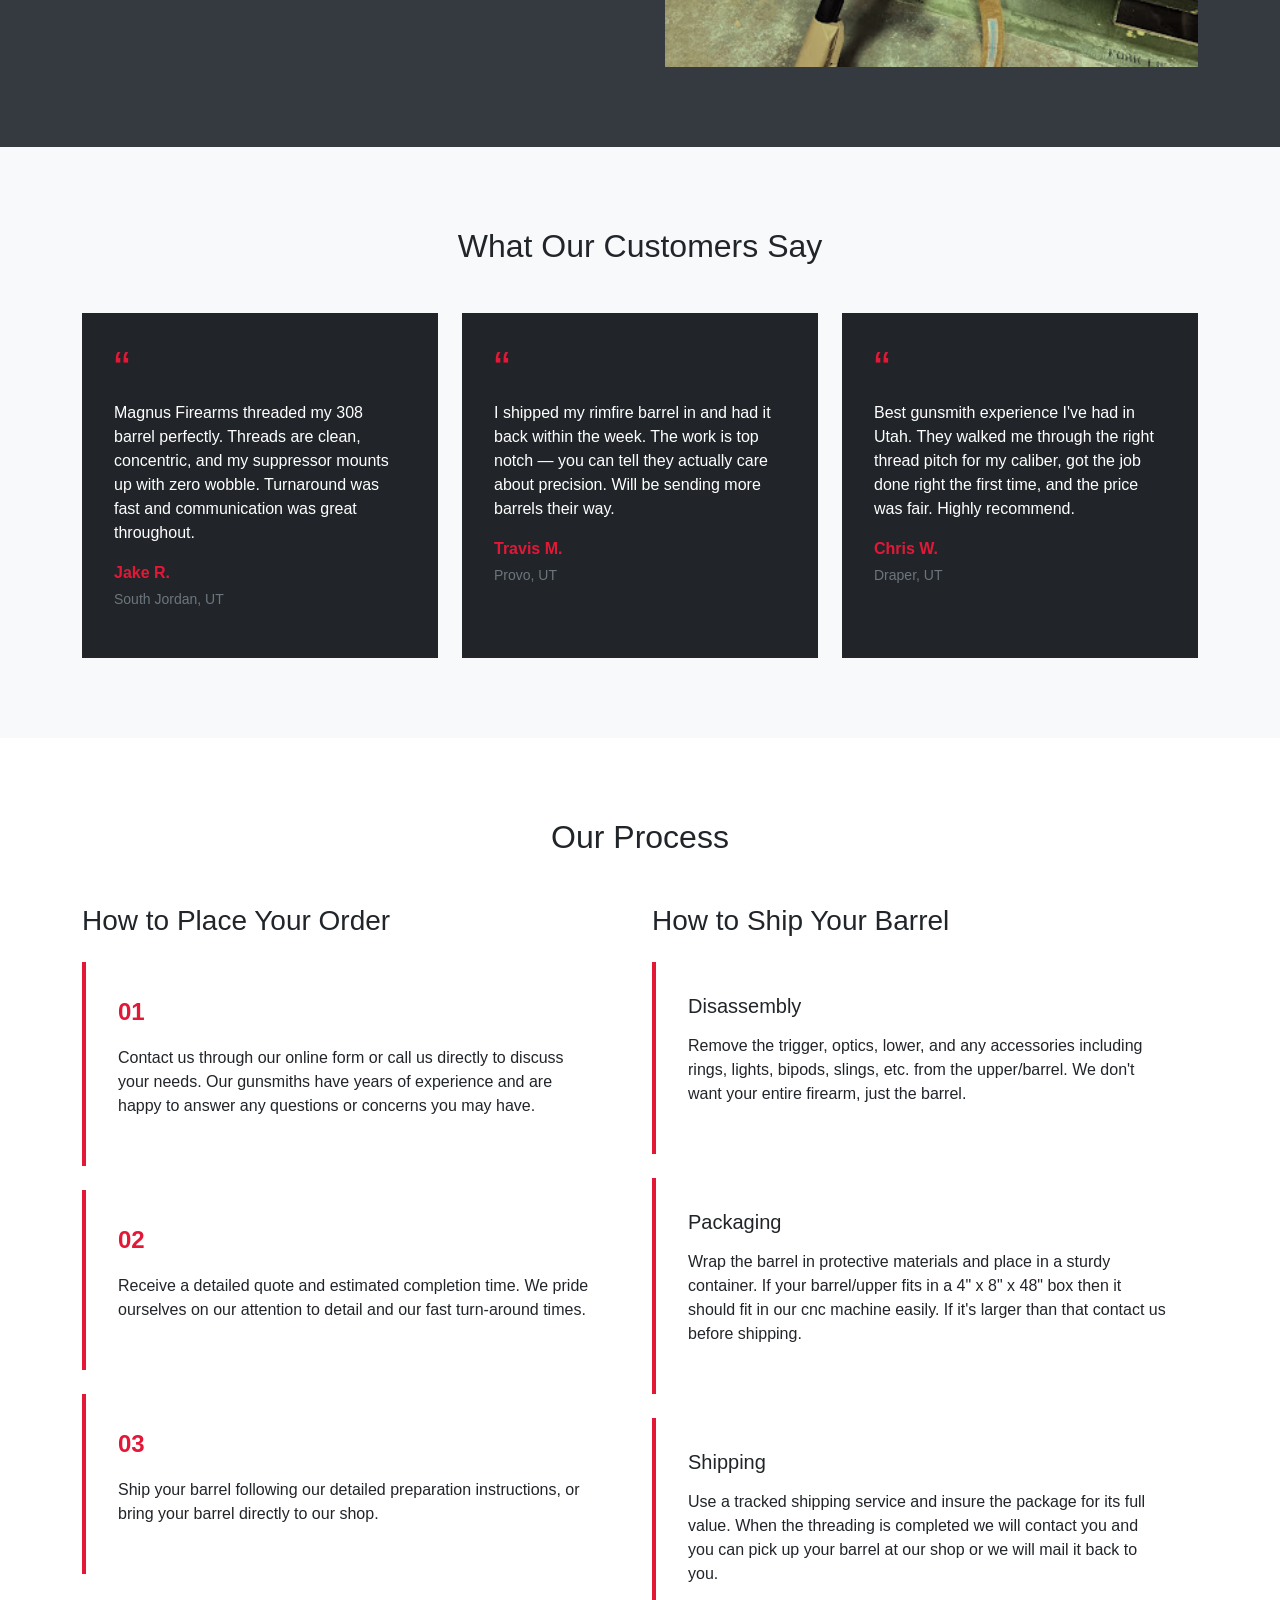
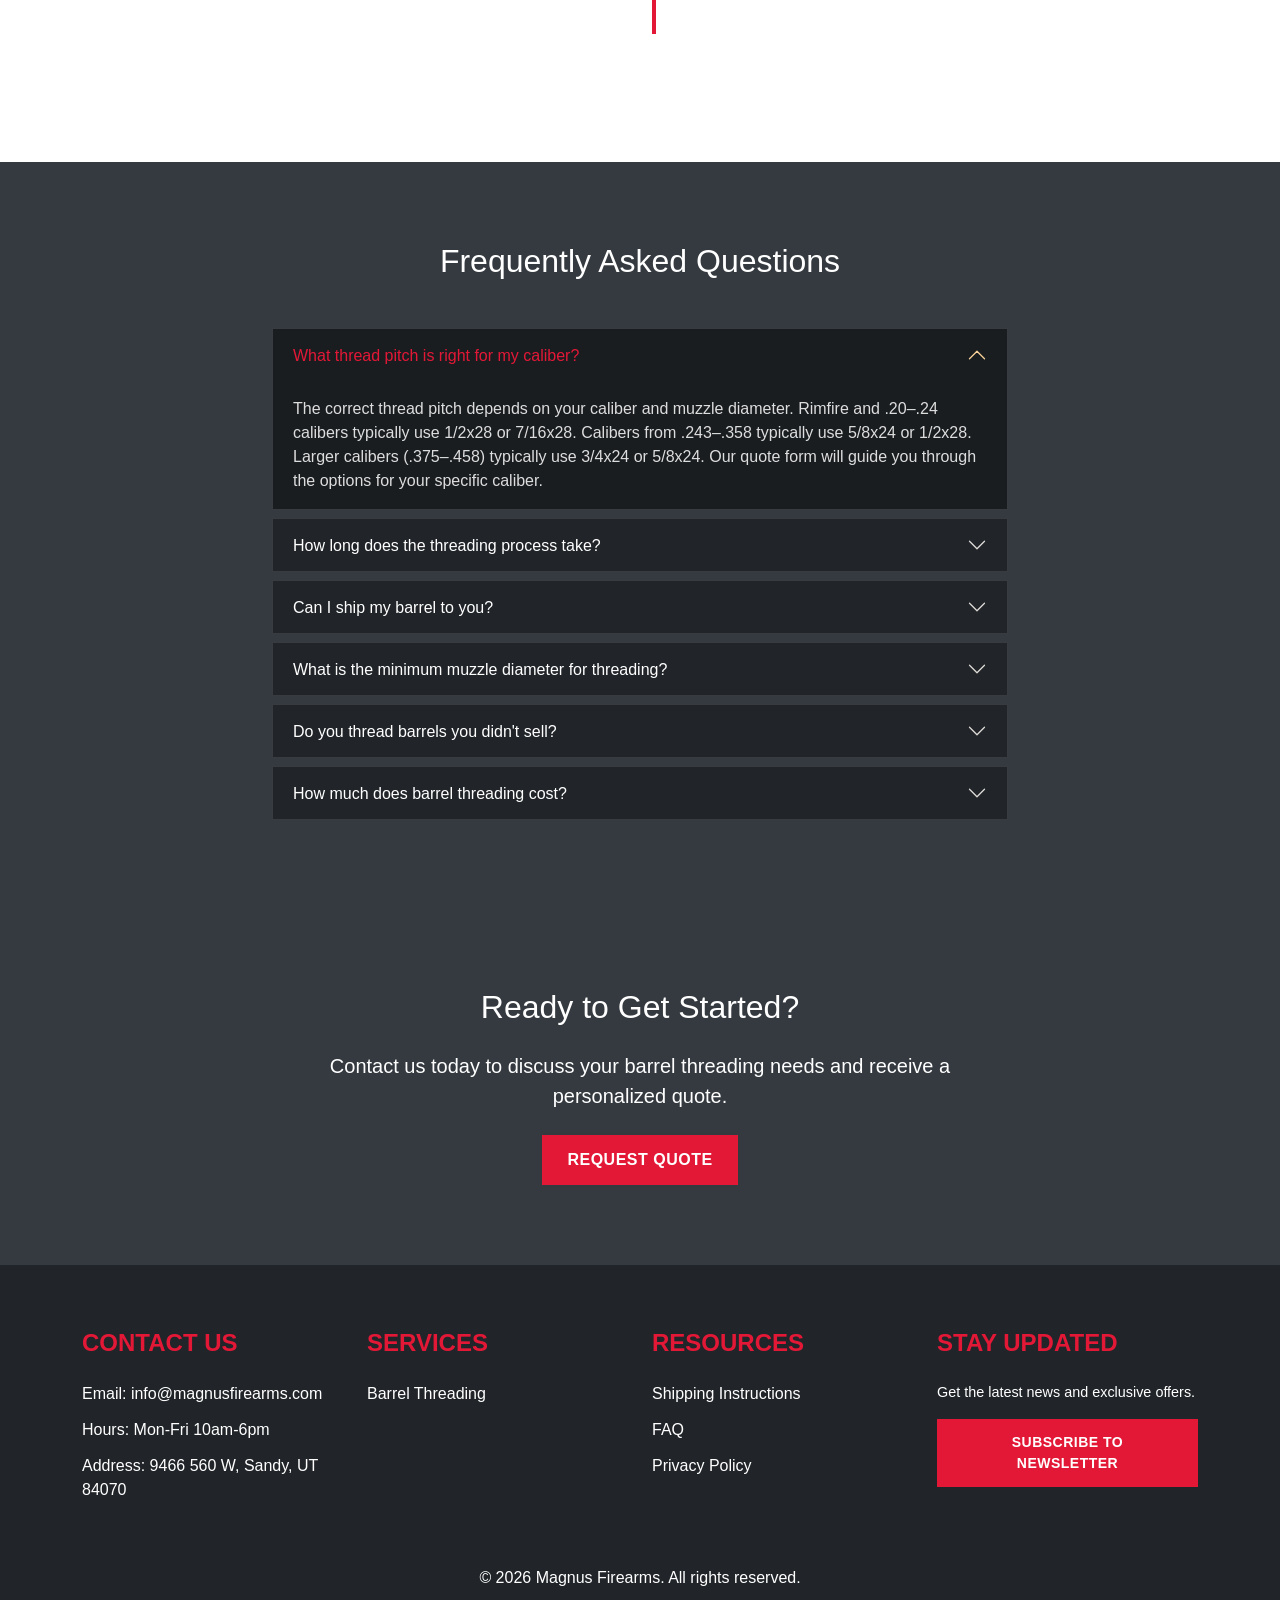
==== commit bb747f55: "seo fixes" ====
--- a/index.html
+++ b/index.html
@@ -16,18 +16,20 @@
     <script type="application/ld+json">
         {
           "@context": "https://schema.org",
-          "@type": "Gunsmith Barrel Threading",
+          "@type": "ProfessionalService",
           "image": [
-            "https://magnusfirearms.com/images/magnusFirearms1.jpg",
-            "https://magnusfirearms.com/images/magnusFirearms2.jpg",
-            "https://magnusfirearms.com/images/magnusFirearms3.jpg",
-            "https://magnusfirearms.com/images/magnusFirearms4.jpg"
+            "https://www.magnusfirearms.com/images/magnusFirearms1.jpg",
+            "https://www.magnusfirearms.com/images/magnusFirearms2.jpg",
+            "https://www.magnusfirearms.com/images/magnusFirearms3.jpg",
+            "https://www.magnusfirearms.com/images/magnusFirearms4.jpg"
            ],
           "name": "Magnus Firearms",
+          "description": "Expert barrel threading services for precision firearms. CNC machining ensures threads concentric to the bore every time.",
+          "email": "info@magnusfirearms.com",
           "address": {
             "@type": "PostalAddress",
             "streetAddress": "9466 560 W",
-            "addressLocality": "Sandy, Utah",
+            "addressLocality": "Sandy",
             "addressRegion": "UT",
             "postalCode": "84070",
             "addressCountry": "US"
@@ -50,7 +52,21 @@
         }
         </script>
     <meta name="description" content="Magnus Firearms offers expert barrel threading services for precision firearms. Our state-of-the-art CNC machine ensures unparalleled accuracy making your threads concentric to the bore every time.">
-    <meta name="keywords" content="barrel threading, barrel threading service, suppressor barrel threading, gunsmith, 1 2 28 barrel threading, barrel threading utah">
+    <meta name="keywords" content="barrel threading, barrel threading service, suppressor barrel threading, gunsmith, 1/2-28 barrel threading, barrel threading utah, Sandy Utah gunsmith">
+    <link rel="canonical" href="https://www.magnusfirearms.com">
+    <!-- Open Graph / Social Sharing -->
+    <meta property="og:type" content="website">
+    <meta property="og:url" content="https://www.magnusfirearms.com">
+    <meta property="og:site_name" content="Magnus Firearms">
+    <meta property="og:title" content="Magnus Firearms | Premium Barrel Threading Services">
+    <meta property="og:description" content="Expert barrel threading services in Sandy, Utah. CNC precision ensures threads concentric to the bore every time. Request a quote today.">
+    <meta property="og:image" content="https://www.magnusfirearms.com/images/magnusFirearms3.jpg">
+    <!-- Twitter Card -->
+    <meta name="twitter:card" content="summary_large_image">
+    <meta name="twitter:title" content="Magnus Firearms | Premium Barrel Threading Services">
+    <meta name="twitter:description" content="Expert barrel threading services in Sandy, Utah. CNC precision ensures threads concentric to the bore every time.">
+    <meta name="twitter:image" content="https://www.magnusfirearms.com/images/magnusFirearms3.jpg">
+    <link rel="icon" type="image/x-icon" href="/favicon.ico">
     <link href="https://cdn.jsdelivr.net/npm/bootstrap@5.3.2/dist/css/bootstrap.min.css" rel="stylesheet">
     <link rel="stylesheet" href="https://cdnjs.cloudflare.com/ajax/libs/font-awesome/6.0.0-beta3/css/all.min.css">
     <link rel="stylesheet" href="/index.css">
@@ -173,6 +189,39 @@
         </div>
     </section>
 
+    <section id="testimonials" class="section section-light">
+        <div class="container">
+            <h2 class="text-center mb-5">What Our Customers Say</h2>
+            <div class="row g-4">
+                <!-- Replace these with real customer reviews -->
+                <div class="col-lg-4">
+                    <div class="testimonial-card">
+                        <div class="testimonial-quote">&ldquo;</div>
+                        <p>Magnus Firearms threaded my 308 barrel perfectly. Threads are clean, concentric, and my suppressor mounts up with zero wobble. Turnaround was fast and communication was great throughout.</p>
+                        <p class="testimonial-author">Jake R.</p>
+                        <p class="testimonial-location">South Jordan, UT</p>
+                    </div>
+                </div>
+                <div class="col-lg-4">
+                    <div class="testimonial-card">
+                        <div class="testimonial-quote">&ldquo;</div>
+                        <p>I shipped my rimfire barrel in and had it back within the week. The work is top notch — you can tell they actually care about precision. Will be sending more barrels their way.</p>
+                        <p class="testimonial-author">Travis M.</p>
+                        <p class="testimonial-location">Provo, UT</p>
+                    </div>
+                </div>
+                <div class="col-lg-4">
+                    <div class="testimonial-card">
+                        <div class="testimonial-quote">&ldquo;</div>
+                        <p>Best gunsmith experience I've had in Utah. They walked me through the right thread pitch for my caliber, got the job done right the first time, and the price was fair. Highly recommend.</p>
+                        <p class="testimonial-author">Chris W.</p>
+                        <p class="testimonial-location">Draper, UT</p>
+                    </div>
+                </div>
+            </div>
+        </div>
+    </section>
+
     <section id="process" class="section">
         <div class="container">
             <h2 class="text-center mb-5">Our Process</h2>
@@ -205,6 +254,90 @@
                     <div class="step-card">
                         <h4 class="h5 mb-3">Shipping</h4>
                         <p>Use a tracked shipping service and insure the package for its full value. When the threading is completed we will contact you and you can pick up your barrel at our shop or we will mail it back to you.</p>
+                    </div>
+                </div>
+            </div>
+        </div>
+    </section>
+
+    <section id="faq" class="section section-dark">
+        <div class="container">
+            <h2 class="text-center mb-5">Frequently Asked Questions</h2>
+            <div class="row justify-content-center">
+                <div class="col-lg-8">
+                    <div class="accordion" id="faqAccordion">
+                        <div class="accordion-item">
+                            <h3 class="accordion-header">
+                                <button class="accordion-button" type="button" data-bs-toggle="collapse" data-bs-target="#faq1">
+                                    What thread pitch is right for my caliber?
+                                </button>
+                            </h3>
+                            <div id="faq1" class="accordion-collapse collapse show" data-bs-parent="#faqAccordion">
+                                <div class="accordion-body">
+                                    The correct thread pitch depends on your caliber and muzzle diameter. Rimfire and .20–.24 calibers typically use 1/2x28 or 7/16x28. Calibers from .243–.358 typically use 5/8x24 or 1/2x28. Larger calibers (.375–.458) typically use 3/4x24 or 5/8x24. Our quote form will guide you through the options for your specific caliber.
+                                </div>
+                            </div>
+                        </div>
+                        <div class="accordion-item">
+                            <h3 class="accordion-header">
+                                <button class="accordion-button collapsed" type="button" data-bs-toggle="collapse" data-bs-target="#faq2">
+                                    How long does the threading process take?
+                                </button>
+                            </h3>
+                            <div id="faq2" class="accordion-collapse collapse" data-bs-parent="#faqAccordion">
+                                <div class="accordion-body">
+                                    Most barrel threading jobs are completed within a few business days of receiving your barrel. We will contact you as soon as the work is done so you can arrange pickup or return shipping.
+                                </div>
+                            </div>
+                        </div>
+                        <div class="accordion-item">
+                            <h3 class="accordion-header">
+                                <button class="accordion-button collapsed" type="button" data-bs-toggle="collapse" data-bs-target="#faq3">
+                                    Can I ship my barrel to you?
+                                </button>
+                            </h3>
+                            <div id="faq3" class="accordion-collapse collapse" data-bs-parent="#faqAccordion">
+                                <div class="accordion-body">
+                                    Yes. You can ship your barrel directly to us — no FFL transfer is required for a barrel alone. Use a tracked shipping service and insure the package for its full value. See our Process section for full shipping instructions.
+                                </div>
+                            </div>
+                        </div>
+                        <div class="accordion-item">
+                            <h3 class="accordion-header">
+                                <button class="accordion-button collapsed" type="button" data-bs-toggle="collapse" data-bs-target="#faq4">
+                                    What is the minimum muzzle diameter for threading?
+                                </button>
+                            </h3>
+                            <div id="faq4" class="accordion-collapse collapse" data-bs-parent="#faqAccordion">
+                                <div class="accordion-body">
+                                    The minimum muzzle diameter depends on the thread pitch. For 1/2x28 and 7/16x28, the minimum is .560". For 5/8x24, the minimum is .685". For 3/4x24, the minimum is .810". If your barrel does not meet the minimum diameter for your desired thread pitch, we will let you know before any work is performed.
+                                </div>
+                            </div>
+                        </div>
+                        <div class="accordion-item">
+                            <h3 class="accordion-header">
+                                <button class="accordion-button collapsed" type="button" data-bs-toggle="collapse" data-bs-target="#faq5">
+                                    Do you thread barrels you didn't sell?
+                                </button>
+                            </h3>
+                            <div id="faq5" class="accordion-collapse collapse" data-bs-parent="#faqAccordion">
+                                <div class="accordion-body">
+                                    Yes. We thread barrels regardless of where they were purchased. Simply request a quote with your caliber and thread pitch, and we'll take it from there.
+                                </div>
+                            </div>
+                        </div>
+                        <div class="accordion-item">
+                            <h3 class="accordion-header">
+                                <button class="accordion-button collapsed" type="button" data-bs-toggle="collapse" data-bs-target="#faq6">
+                                    How much does barrel threading cost?
+                                </button>
+                            </h3>
+                            <div id="faq6" class="accordion-collapse collapse" data-bs-parent="#faqAccordion">
+                                <div class="accordion-body">
+                                    Pricing varies depending on the caliber, thread pitch, and condition of the barrel. Request a free quote and we'll provide a personalized price for your specific job.
+                                </div>
+                            </div>
+                        </div>
                     </div>
                 </div>
             </div>
@@ -244,7 +377,8 @@
                     <h4 class="footer-title">RESOURCES</h4>
                     <ul class="footer-links">
                         <li><a href="#process">Shipping Instructions</a></li>
-                        <li><a href="#">FAQ</a></li>
+                        <li><a href="#faq">FAQ</a></li>
+                        <li><a href="/privacy.html">Privacy Policy</a></li>
                     </ul>
                 </div>
                 <div class="col-lg-3 col-md-6 mb-4">
@@ -255,7 +389,7 @@
             </div>
             <div class="row mt-4">
                 <div class="col-12 text-center">
-                    <p class="mb-0">&copy; 2024 Magnus Firearms. All rights reserved.</p>
+                    <p class="mb-0">&copy; 2026 Magnus Firearms. All rights reserved.</p>
                 </div>
             </div>
         </div>
@@ -271,6 +405,9 @@
                 </div>
                 <div class="modal-body">
                     <p>Stay updated with our latest products and exclusive offers!</p>
+                    <div id="newsletterError" class="alert alert-danger d-none" role="alert">
+                        Something went wrong. Please try again, or email us at <a href="mailto:info@magnusfirearms.com" class="alert-link">info@magnusfirearms.com</a>.
+                    </div>
                     <form id="newsletterForm">
                         <div class="mb-3">
                             <input type="email" class="form-control" id="newsletterEmail" placeholder="Enter your email" required>                            
@@ -344,7 +481,7 @@
                     }, 3000);
 
                 }, function(error) {
-                    clearNewsletterModal();
+                    document.getElementById('newsletterError').classList.remove('d-none');
                 });
             }
             form.classList.add('was-validated');
@@ -361,6 +498,9 @@
                         <button type="button" class="btn-close btn-close-white" data-bs-dismiss="modal" aria-label="Close"></button>
                     </div>
                     <div class="modal-body">
+                        <div id="contactError" class="alert alert-danger d-none" role="alert">
+                            Something went wrong sending your message. Please try again, or email us directly at <a href="mailto:info@magnusfirearms.com" class="alert-link">info@magnusfirearms.com</a>.
+                        </div>
                         <form id="contactForm" class="needs-validation" novalidate>
                             <div class="mb-3">
                                 <label for="name" class="form-label">Full Name</label>
--- a/index.css
+++ b/index.css
@@ -188,6 +188,56 @@
 }
 
 
+/* Testimonials */
+.testimonial-card {
+    background-color: var(--dark-gray);
+    color: #fff;
+    padding: 2rem;
+    height: 100%;
+}
+.testimonial-quote {
+    font-size: 3rem;
+    color: var(--primary-red);
+    line-height: 1;
+    margin-bottom: 0.5rem;
+}
+.testimonial-author {
+    color: var(--primary-red);
+    font-weight: 600;
+    margin-top: 1rem;
+    margin-bottom: 0.25rem;
+}
+.testimonial-location {
+    color: var(--light-gray);
+    font-size: 0.875rem;
+}
+
+/* FAQ Accordion */
+#faq .accordion-item {
+    background-color: var(--dark-gray);
+    border: 1px solid rgba(255,255,255,0.1);
+    border-radius: 0 !important;
+    margin-bottom: 0.5rem;
+}
+#faq .accordion-button {
+    background-color: var(--dark-gray);
+    color: #fff;
+    border-radius: 0 !important;
+    font-weight: 500;
+}
+#faq .accordion-button:not(.collapsed) {
+    background-color: #1a1d20;
+    color: var(--primary-red);
+    box-shadow: none;
+}
+#faq .accordion-button::after {
+    filter: invert(1);
+}
+#faq .accordion-body {
+    background-color: #1a1d20;
+    color: rgba(255,255,255,0.85);
+}
+
 /* Newsletter Modal Styles */
 .newsletter-modal .modal-content {
     background-color: #1a1a1a;
